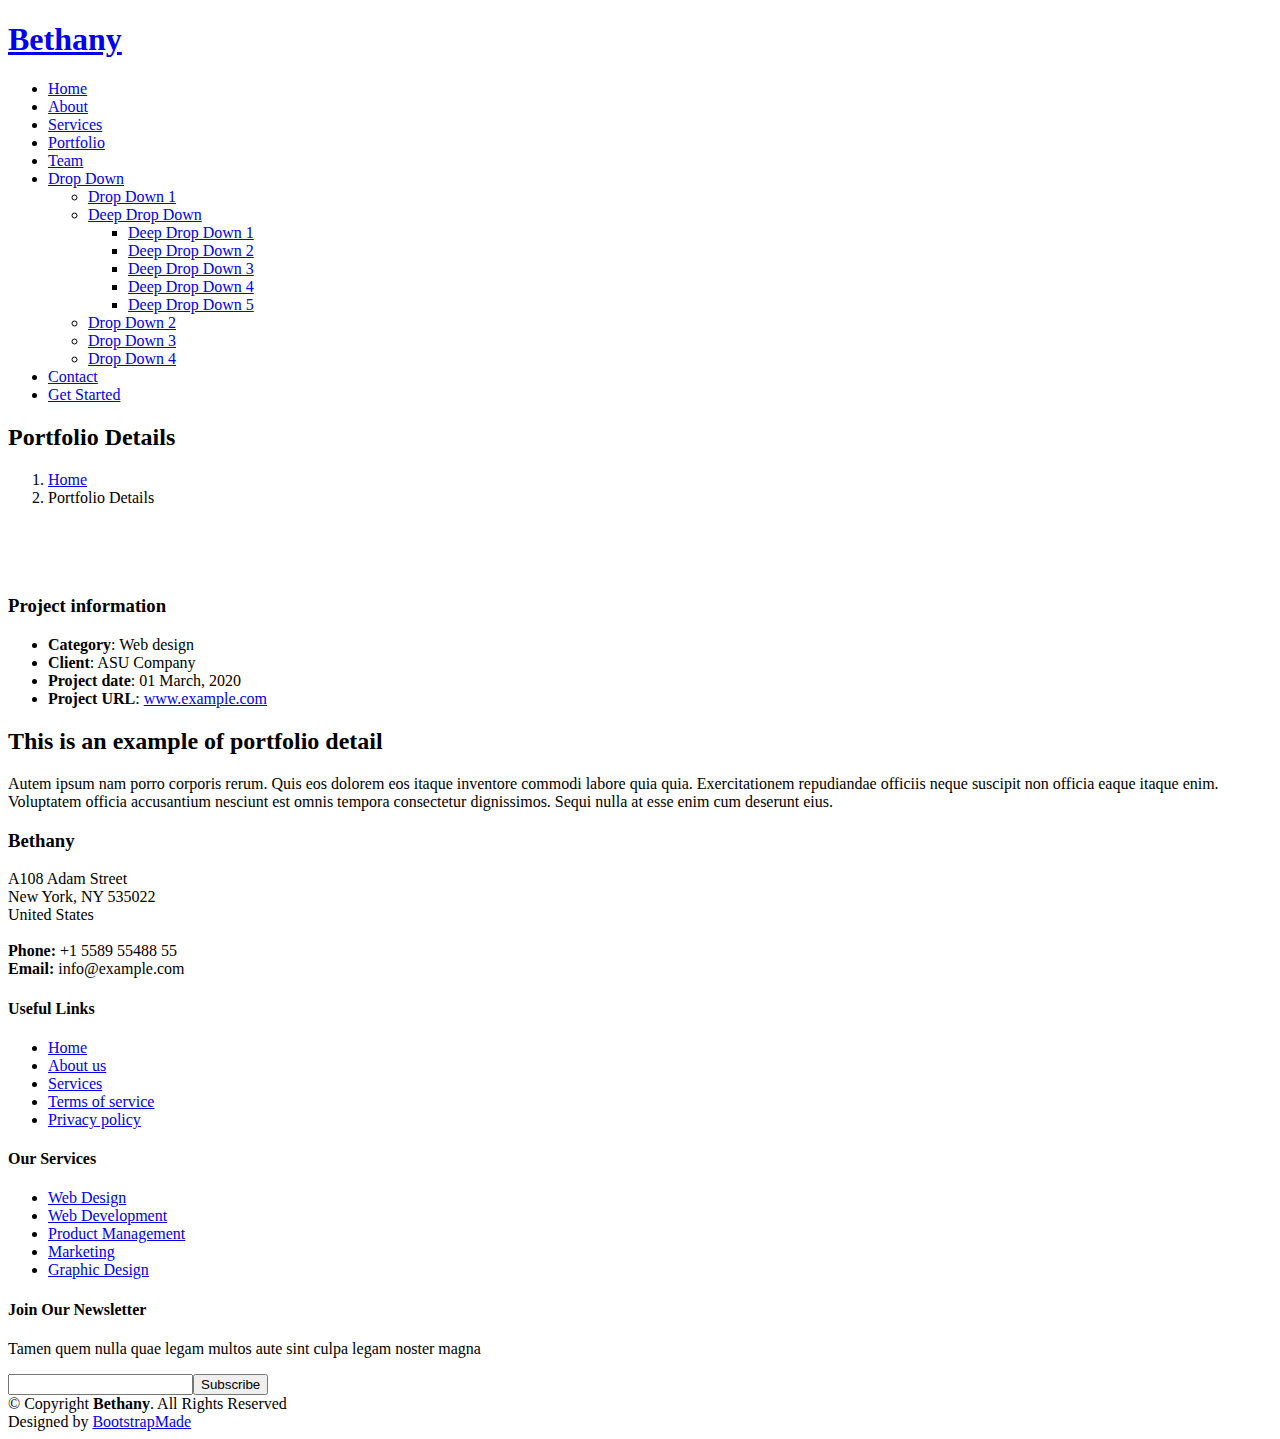
==== portfolio-details.html @ 22e19318 "Add files via upload" ====
<!DOCTYPE html>
<html lang="en">

<head>
  <meta charset="utf-8">
  <meta content="width=device-width, initial-scale=1.0" name="viewport">

  <title>Portfolio Details - Bethany Bootstrap Template</title>
  <meta content="" name="description">
  <meta content="" name="keywords">

  <!-- Favicons -->
  <link href="assets/img/favicon.png" rel="icon">
  <link href="assets/img/apple-touch-icon.png" rel="apple-touch-icon">

  <!-- Google Fonts -->
  <link href="https://fonts.googleapis.com/css?family=Open+Sans:300,300i,400,400i,600,600i,700,700i|Raleway:300,300i,400,400i,500,500i,600,600i,700,700i|Poppins:300,300i,400,400i,500,500i,600,600i,700,700i" rel="stylesheet">

  <!-- Vendor CSS Files -->
  <link href="assets/vendor/aos/aos.css" rel="stylesheet">
  <link href="assets/vendor/bootstrap/css/bootstrap.min.css" rel="stylesheet">
  <link href="assets/vendor/bootstrap-icons/bootstrap-icons.css" rel="stylesheet">
  <link href="assets/vendor/boxicons/css/boxicons.min.css" rel="stylesheet">
  <link href="assets/vendor/glightbox/css/glightbox.min.css" rel="stylesheet">
  <link href="assets/vendor/remixicon/remixicon.css" rel="stylesheet">
  <link href="assets/vendor/swiper/swiper-bundle.min.css" rel="stylesheet">

  <!-- Template Main CSS File -->
  <link href="assets/css/style.css" rel="stylesheet">

  <!-- =======================================================
  * Template Name: Bethany - v4.7.0
  * Template URL: https://bootstrapmade.com/bethany-free-onepage-bootstrap-theme/
  * Author: BootstrapMade.com
  * License: https://bootstrapmade.com/license/
  ======================================================== -->
</head>

<body>

  <!-- ======= Header ======= -->
  <header id="header" class="fixed-top d-flex align-items-center">
    <div class="container">
      <div class="header-container d-flex align-items-center justify-content-between">
        <div class="logo">
          <h1 class="text-light"><a href="index.html"><span>Bethany</span></a></h1>
          <!-- Uncomment below if you prefer to use an image logo -->
          <!-- <a href="index.html"><img src="assets/img/logo.png" alt="" class="img-fluid"></a>-->
        </div>

        <nav id="navbar" class="navbar">
          <ul>
            <li><a class="nav-link scrollto " href="#hero">Home</a></li>
            <li><a class="nav-link scrollto" href="#about">About</a></li>
            <li><a class="nav-link scrollto" href="#services">Services</a></li>
            <li><a class="nav-link scrollto " href="#portfolio">Portfolio</a></li>
            <li><a class="nav-link scrollto" href="#team">Team</a></li>
            <li class="dropdown"><a href="#"><span>Drop Down</span> <i class="bi bi-chevron-down"></i></a>
              <ul>
                <li><a href="#">Drop Down 1</a></li>
                <li class="dropdown"><a href="#"><span>Deep Drop Down</span> <i class="bi bi-chevron-right"></i></a>
                  <ul>
                    <li><a href="#">Deep Drop Down 1</a></li>
                    <li><a href="#">Deep Drop Down 2</a></li>
                    <li><a href="#">Deep Drop Down 3</a></li>
                    <li><a href="#">Deep Drop Down 4</a></li>
                    <li><a href="#">Deep Drop Down 5</a></li>
                  </ul>
                </li>
                <li><a href="#">Drop Down 2</a></li>
                <li><a href="#">Drop Down 3</a></li>
                <li><a href="#">Drop Down 4</a></li>
              </ul>
            </li>
            <li><a class="nav-link scrollto" href="#contact">Contact</a></li>
            <li><a class="getstarted scrollto" href="#about">Get Started</a></li>
          </ul>
          <i class="bi bi-list mobile-nav-toggle"></i>
        </nav><!-- .navbar -->

      </div><!-- End Header Container -->
    </div>
  </header><!-- End Header -->

  <main id="main">

    <!-- ======= Breadcrumbs ======= -->
    <section id="breadcrumbs" class="breadcrumbs">
      <div class="container">

        <div class="d-flex justify-content-between align-items-center">
          <h2>Portfolio Details</h2>
          <ol>
            <li><a href="index.html">Home</a></li>
            <li>Portfolio Details</li>
          </ol>
        </div>

      </div>
    </section><!-- End Breadcrumbs -->

    <!-- ======= Portfolio Details Section ======= -->
    <section id="portfolio-details" class="portfolio-details">
      <div class="container">

        <div class="row gy-4">

          <div class="col-lg-8">
            <div class="portfolio-details-slider swiper">
              <div class="swiper-wrapper align-items-center">

                <div class="swiper-slide">
                  <img src="assets/img/portfolio/portfolio-details-1.jpg" alt="">
                </div>

                <div class="swiper-slide">
                  <img src="assets/img/portfolio/portfolio-details-2.jpg" alt="">
                </div>

                <div class="swiper-slide">
                  <img src="assets/img/portfolio/portfolio-details-3.jpg" alt="">
                </div>

              </div>
              <div class="swiper-pagination"></div>
            </div>
          </div>

          <div class="col-lg-4">
            <div class="portfolio-info">
              <h3>Project information</h3>
              <ul>
                <li><strong>Category</strong>: Web design</li>
                <li><strong>Client</strong>: ASU Company</li>
                <li><strong>Project date</strong>: 01 March, 2020</li>
                <li><strong>Project URL</strong>: <a href="#">www.example.com</a></li>
              </ul>
            </div>
            <div class="portfolio-description">
              <h2>This is an example of portfolio detail</h2>
              <p>
                Autem ipsum nam porro corporis rerum. Quis eos dolorem eos itaque inventore commodi labore quia quia. Exercitationem repudiandae officiis neque suscipit non officia eaque itaque enim. Voluptatem officia accusantium nesciunt est omnis tempora consectetur dignissimos. Sequi nulla at esse enim cum deserunt eius.
              </p>
            </div>
          </div>

        </div>

      </div>
    </section><!-- End Portfolio Details Section -->

  </main><!-- End #main -->

  <!-- ======= Footer ======= -->
  <footer id="footer">

    <div class="footer-top">
      <div class="container">
        <div class="row">

          <div class="col-lg-3 col-md-6 footer-contact">
            <h3>Bethany</h3>
            <p>
              A108 Adam Street <br>
              New York, NY 535022<br>
              United States <br><br>
              <strong>Phone:</strong> +1 5589 55488 55<br>
              <strong>Email:</strong> info@example.com<br>
            </p>
          </div>

          <div class="col-lg-2 col-md-6 footer-links">
            <h4>Useful Links</h4>
            <ul>
              <li><i class="bx bx-chevron-right"></i> <a href="#">Home</a></li>
              <li><i class="bx bx-chevron-right"></i> <a href="#">About us</a></li>
              <li><i class="bx bx-chevron-right"></i> <a href="#">Services</a></li>
              <li><i class="bx bx-chevron-right"></i> <a href="#">Terms of service</a></li>
              <li><i class="bx bx-chevron-right"></i> <a href="#">Privacy policy</a></li>
            </ul>
          </div>

          <div class="col-lg-3 col-md-6 footer-links">
            <h4>Our Services</h4>
            <ul>
              <li><i class="bx bx-chevron-right"></i> <a href="#">Web Design</a></li>
              <li><i class="bx bx-chevron-right"></i> <a href="#">Web Development</a></li>
              <li><i class="bx bx-chevron-right"></i> <a href="#">Product Management</a></li>
              <li><i class="bx bx-chevron-right"></i> <a href="#">Marketing</a></li>
              <li><i class="bx bx-chevron-right"></i> <a href="#">Graphic Design</a></li>
            </ul>
          </div>

          <div class="col-lg-4 col-md-6 footer-newsletter">
            <h4>Join Our Newsletter</h4>
            <p>Tamen quem nulla quae legam multos aute sint culpa legam noster magna</p>
            <form action="" method="post">
              <input type="email" name="email"><input type="submit" value="Subscribe">
            </form>
          </div>

        </div>
      </div>
    </div>

    <div class="container d-md-flex py-4">

      <div class="me-md-auto text-center text-md-start">
        <div class="copyright">
          &copy; Copyright <strong><span>Bethany</span></strong>. All Rights Reserved
        </div>
        <div class="credits">
          <!-- All the links in the footer should remain intact. -->
          <!-- You can delete the links only if you purchased the pro version. -->
          <!-- Licensing information: https://bootstrapmade.com/license/ -->
          <!-- Purchase the pro version with working PHP/AJAX contact form: https://bootstrapmade.com/bethany-free-onepage-bootstrap-theme/ -->
          Designed by <a href="https://bootstrapmade.com/">BootstrapMade</a>
        </div>
      </div>
      <div class="social-links text-center text-md-right pt-3 pt-md-0">
        <a href="#" class="twitter"><i class="bx bxl-twitter"></i></a>
        <a href="#" class="facebook"><i class="bx bxl-facebook"></i></a>
        <a href="#" class="instagram"><i class="bx bxl-instagram"></i></a>
        <a href="#" class="google-plus"><i class="bx bxl-skype"></i></a>
        <a href="#" class="linkedin"><i class="bx bxl-linkedin"></i></a>
      </div>
    </div>
  </footer><!-- End Footer -->

  <a href="#" class="back-to-top d-flex align-items-center justify-content-center"><i class="bi bi-arrow-up-short"></i></a>

  <!-- Vendor JS Files -->
  <script src="assets/vendor/purecounter/purecounter.js"></script>
  <script src="assets/vendor/aos/aos.js"></script>
  <script src="assets/vendor/bootstrap/js/bootstrap.bundle.min.js"></script>
  <script src="assets/vendor/glightbox/js/glightbox.min.js"></script>
  <script src="assets/vendor/isotope-layout/isotope.pkgd.min.js"></script>
  <script src="assets/vendor/swiper/swiper-bundle.min.js"></script>
  <script src="assets/vendor/php-email-form/validate.js"></script>

  <!-- Template Main JS File -->
  <script src="assets/js/main.js"></script>

</body>

</html>
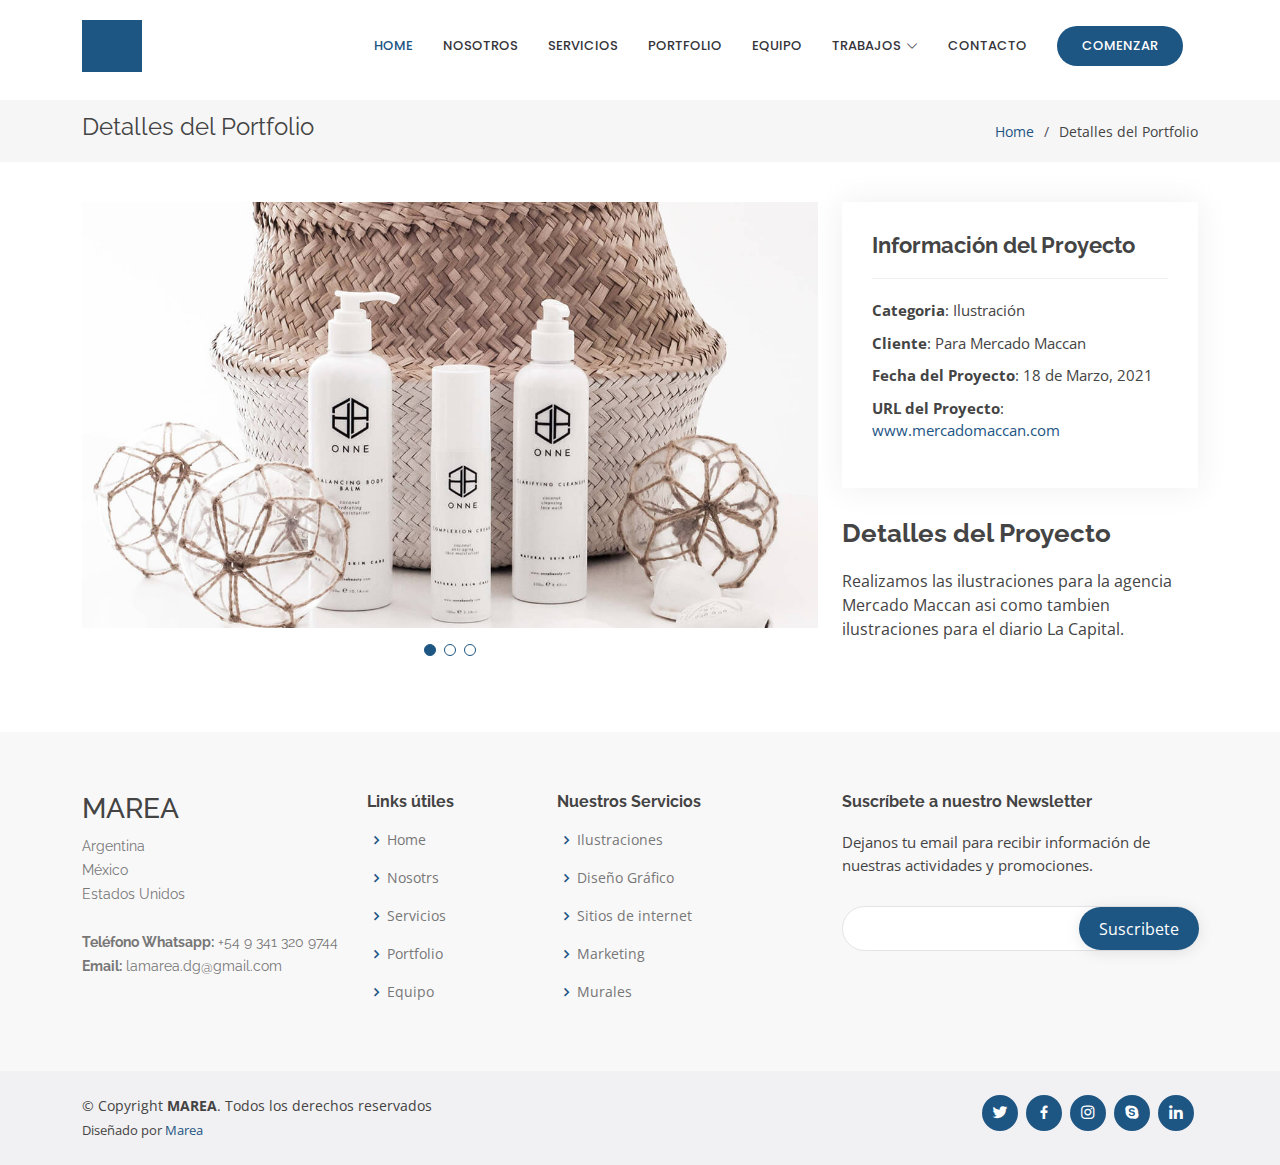
==== commit f0ea3359: "Add files via upload" ====
--- a/portfolio-details.html
+++ b/portfolio-details.html
@@ -5,18 +5,18 @@
   <meta charset="utf-8">
   <meta content="width=device-width, initial-scale=1.0" name="viewport">
 
-  <title>Portfolio Details - Bethany Bootstrap Template</title>
+  <title>MAREA - Index</title>
   <meta content="" name="description">
   <meta content="" name="keywords">
 
-  <!-- Favicons -->
-  <link href="assets/img/favicon.png" rel="icon">
+
+  <link href="assets/img/favicon.svg" rel="icon">
   <link href="assets/img/apple-touch-icon.png" rel="apple-touch-icon">
 
-  <!-- Google Fonts -->
+
   <link href="https://fonts.googleapis.com/css?family=Open+Sans:300,300i,400,400i,600,600i,700,700i|Raleway:300,300i,400,400i,500,500i,600,600i,700,700i|Poppins:300,300i,400,400i,500,500i,600,600i,700,700i" rel="stylesheet">
 
-  <!-- Vendor CSS Files -->
+ 
   <link href="assets/vendor/aos/aos.css" rel="stylesheet">
   <link href="assets/vendor/bootstrap/css/bootstrap.min.css" rel="stylesheet">
   <link href="assets/vendor/bootstrap-icons/bootstrap-icons.css" rel="stylesheet">
@@ -25,55 +25,50 @@
   <link href="assets/vendor/remixicon/remixicon.css" rel="stylesheet">
   <link href="assets/vendor/swiper/swiper-bundle.min.css" rel="stylesheet">
 
-  <!-- Template Main CSS File -->
+ 
   <link href="assets/css/style.css" rel="stylesheet">
 
-  <!-- =======================================================
-  * Template Name: Bethany - v4.7.0
-  * Template URL: https://bootstrapmade.com/bethany-free-onepage-bootstrap-theme/
-  * Author: BootstrapMade.com
-  * License: https://bootstrapmade.com/license/
-  ======================================================== -->
+ 
 </head>
 
 <body>
 
-  <!-- ======= Header ======= -->
+
+
   <header id="header" class="fixed-top d-flex align-items-center">
     <div class="container">
       <div class="header-container d-flex align-items-center justify-content-between">
         <div class="logo">
-          <h1 class="text-light"><a href="index.html"><span>Bethany</span></a></h1>
-          <!-- Uncomment below if you prefer to use an image logo -->
-          <!-- <a href="index.html"><img src="assets/img/logo.png" alt="" class="img-fluid"></a>-->
+        
+           <a href="index.html"><img src="assets/img/marealogo.png" alt="" class="img-fluid"></a>
         </div>
 
         <nav id="navbar" class="navbar">
           <ul>
-            <li><a class="nav-link scrollto " href="#hero">Home</a></li>
-            <li><a class="nav-link scrollto" href="#about">About</a></li>
-            <li><a class="nav-link scrollto" href="#services">Services</a></li>
+            <li><a class="nav-link scrollto active" href="#hero">Home</a></li>
+            <li><a class="nav-link scrollto" href="#about">Nosotros</a></li>
+            <li><a class="nav-link scrollto" href="#services">Servicios</a></li>
             <li><a class="nav-link scrollto " href="#portfolio">Portfolio</a></li>
-            <li><a class="nav-link scrollto" href="#team">Team</a></li>
-            <li class="dropdown"><a href="#"><span>Drop Down</span> <i class="bi bi-chevron-down"></i></a>
+            <li><a class="nav-link scrollto" href="#team">Equipo</a></li>
+            <li class="dropdown"><a href="#"><span>Trabajos</span> <i class="bi bi-chevron-down"></i></a>
               <ul>
-                <li><a href="#">Drop Down 1</a></li>
-                <li class="dropdown"><a href="#"><span>Deep Drop Down</span> <i class="bi bi-chevron-right"></i></a>
+                <li><a href="#">Trabajo 1</a></li>
+                <li class="dropdown"><a href="#"><span>Trabajos</span> <i class="bi bi-chevron-right"></i></a>
                   <ul>
-                    <li><a href="#">Deep Drop Down 1</a></li>
-                    <li><a href="#">Deep Drop Down 2</a></li>
-                    <li><a href="#">Deep Drop Down 3</a></li>
-                    <li><a href="#">Deep Drop Down 4</a></li>
-                    <li><a href="#">Deep Drop Down 5</a></li>
+                    <li><a href="#">Trabajo 1</a></li>
+                    <li><a href="#">Trabajo 2</a></li>
+                    <li><a href="#">Trabajo 3</a></li>
+                    <li><a href="#">Trabajo 4</a></li>
+                    <li><a href="#">Trabajo 5</a></li>
                   </ul>
                 </li>
-                <li><a href="#">Drop Down 2</a></li>
-                <li><a href="#">Drop Down 3</a></li>
-                <li><a href="#">Drop Down 4</a></li>
+                <li><a href="#">Trabajo 2</a></li>
+                <li><a href="#">Trabajo 3</a></li>
+                <li><a href="#">Trabajo 4</a></li>
               </ul>
             </li>
-            <li><a class="nav-link scrollto" href="#contact">Contact</a></li>
-            <li><a class="getstarted scrollto" href="#about">Get Started</a></li>
+            <li><a class="nav-link scrollto" href="#contact">Contacto</a></li>
+            <li><a class="getstarted scrollto" href="#about">Comenzar</a></li>
           </ul>
           <i class="bi bi-list mobile-nav-toggle"></i>
         </nav><!-- .navbar -->
@@ -84,22 +79,22 @@
 
   <main id="main">
 
-    <!-- ======= Breadcrumbs ======= -->
+    
     <section id="breadcrumbs" class="breadcrumbs">
       <div class="container">
 
         <div class="d-flex justify-content-between align-items-center">
-          <h2>Portfolio Details</h2>
+          <h2>Detalles del Portfolio</h2>
           <ol>
             <li><a href="index.html">Home</a></li>
-            <li>Portfolio Details</li>
+            <li>Detalles del Portfolio</li>
           </ol>
         </div>
 
       </div>
-    </section><!-- End Breadcrumbs -->
-
-    <!-- ======= Portfolio Details Section ======= -->
+    </section>
+
+    
     <section id="portfolio-details" class="portfolio-details">
       <div class="container">
 
@@ -128,18 +123,18 @@
 
           <div class="col-lg-4">
             <div class="portfolio-info">
-              <h3>Project information</h3>
+              <h3>Información del Proyecto</h3>
               <ul>
-                <li><strong>Category</strong>: Web design</li>
-                <li><strong>Client</strong>: ASU Company</li>
-                <li><strong>Project date</strong>: 01 March, 2020</li>
-                <li><strong>Project URL</strong>: <a href="#">www.example.com</a></li>
+                <li><strong>Categoria</strong>: Ilustración</li>
+                <li><strong>Cliente</strong>: Para Mercado Maccan</li>
+                <li><strong>Fecha del Proyecto</strong>: 18 de Marzo, 2021</li>
+                <li><strong>URL del Proyecto</strong>: <a href="#">www.mercadomaccan.com</a></li>
               </ul>
             </div>
             <div class="portfolio-description">
-              <h2>This is an example of portfolio detail</h2>
+              <h2>Detalles del Proyecto</h2>
               <p>
-                Autem ipsum nam porro corporis rerum. Quis eos dolorem eos itaque inventore commodi labore quia quia. Exercitationem repudiandae officiis neque suscipit non officia eaque itaque enim. Voluptatem officia accusantium nesciunt est omnis tempora consectetur dignissimos. Sequi nulla at esse enim cum deserunt eius.
+                Realizamos las ilustraciones para la agencia Mercado Maccan asi como tambien ilustraciones para el diario La Capital.
               </p>
             </div>
           </div>
@@ -151,81 +146,78 @@
 
   </main><!-- End #main -->
 
-  <!-- ======= Footer ======= -->
-  <footer id="footer">
-
-    <div class="footer-top">
-      <div class="container">
-        <div class="row">
-
-          <div class="col-lg-3 col-md-6 footer-contact">
-            <h3>Bethany</h3>
-            <p>
-              A108 Adam Street <br>
-              New York, NY 535022<br>
-              United States <br><br>
-              <strong>Phone:</strong> +1 5589 55488 55<br>
-              <strong>Email:</strong> info@example.com<br>
-            </p>
-          </div>
-
-          <div class="col-lg-2 col-md-6 footer-links">
-            <h4>Useful Links</h4>
-            <ul>
-              <li><i class="bx bx-chevron-right"></i> <a href="#">Home</a></li>
-              <li><i class="bx bx-chevron-right"></i> <a href="#">About us</a></li>
-              <li><i class="bx bx-chevron-right"></i> <a href="#">Services</a></li>
-              <li><i class="bx bx-chevron-right"></i> <a href="#">Terms of service</a></li>
-              <li><i class="bx bx-chevron-right"></i> <a href="#">Privacy policy</a></li>
-            </ul>
-          </div>
-
-          <div class="col-lg-3 col-md-6 footer-links">
-            <h4>Our Services</h4>
-            <ul>
-              <li><i class="bx bx-chevron-right"></i> <a href="#">Web Design</a></li>
-              <li><i class="bx bx-chevron-right"></i> <a href="#">Web Development</a></li>
-              <li><i class="bx bx-chevron-right"></i> <a href="#">Product Management</a></li>
-              <li><i class="bx bx-chevron-right"></i> <a href="#">Marketing</a></li>
-              <li><i class="bx bx-chevron-right"></i> <a href="#">Graphic Design</a></li>
-            </ul>
-          </div>
-
-          <div class="col-lg-4 col-md-6 footer-newsletter">
-            <h4>Join Our Newsletter</h4>
-            <p>Tamen quem nulla quae legam multos aute sint culpa legam noster magna</p>
-            <form action="" method="post">
-              <input type="email" name="email"><input type="submit" value="Subscribe">
-            </form>
-          </div>
-
-        </div>
-      </div>
-    </div>
-
-    <div class="container d-md-flex py-4">
-
-      <div class="me-md-auto text-center text-md-start">
-        <div class="copyright">
-          &copy; Copyright <strong><span>Bethany</span></strong>. All Rights Reserved
-        </div>
-        <div class="credits">
-          <!-- All the links in the footer should remain intact. -->
-          <!-- You can delete the links only if you purchased the pro version. -->
-          <!-- Licensing information: https://bootstrapmade.com/license/ -->
-          <!-- Purchase the pro version with working PHP/AJAX contact form: https://bootstrapmade.com/bethany-free-onepage-bootstrap-theme/ -->
-          Designed by <a href="https://bootstrapmade.com/">BootstrapMade</a>
-        </div>
-      </div>
-      <div class="social-links text-center text-md-right pt-3 pt-md-0">
-        <a href="#" class="twitter"><i class="bx bxl-twitter"></i></a>
-        <a href="#" class="facebook"><i class="bx bxl-facebook"></i></a>
-        <a href="#" class="instagram"><i class="bx bxl-instagram"></i></a>
-        <a href="#" class="google-plus"><i class="bx bxl-skype"></i></a>
-        <a href="#" class="linkedin"><i class="bx bxl-linkedin"></i></a>
-      </div>
-    </div>
-  </footer><!-- End Footer -->
+ <!-- ======= Footer ======= -->
+ <footer id="footer">
+
+  <div class="footer-top">
+    <div class="container">
+      <div class="row">
+
+        <div class="col-lg-3 col-md-6 footer-contact">
+          <h3>MAREA</h3>
+          <p>
+            Argentina <br>
+            México<br>
+            Estados Unidos <br><br>
+            <strong>Teléfono Whatsapp:</strong> +54 9 341 320 9744<br>
+            <strong>Email:</strong> lamarea.dg@gmail.com<br>
+          </p>
+        </div>
+
+        <div class="col-lg-2 col-md-6 footer-links">
+          <h4>Links útiles</h4>
+          <ul>
+            <li><i class="bx bx-chevron-right"></i> <a href="#">Home</a></li>
+            <li><i class="bx bx-chevron-right"></i> <a href="#">Nosotrs</a></li>
+            <li><i class="bx bx-chevron-right"></i> <a href="#">Servicios</a></li>
+            <li><i class="bx bx-chevron-right"></i> <a href="#">Portfolio</a></li>
+            <li><i class="bx bx-chevron-right"></i> <a href="#">Equipo</a></li>
+          </ul>
+        </div>
+
+        <div class="col-lg-3 col-md-6 footer-links">
+          <h4>Nuestros Servicios</h4>
+          <ul>
+            <li><i class="bx bx-chevron-right"></i> <a href="#">Ilustraciones</a></li>
+            <li><i class="bx bx-chevron-right"></i> <a href="#">Diseño Gráfico</a></li>
+            <li><i class="bx bx-chevron-right"></i> <a href="#">Sitios de internet</a></li>
+            <li><i class="bx bx-chevron-right"></i> <a href="#">Marketing</a></li>
+            <li><i class="bx bx-chevron-right"></i> <a href="#">Murales</a></li>
+          </ul>
+        </div>
+
+        <div class="col-lg-4 col-md-6 footer-newsletter">
+          <h4>Suscríbete a nuestro Newsletter</h4>
+          <p>Dejanos tu email para recibir información de nuestras actividades y promociones.</p>
+          <form action="" method="post">
+            <input type="email" name="email"><input type="submit" value="Suscribete">
+          </form>
+        </div>
+
+      </div>
+    </div>
+  </div>
+
+  <div class="container d-md-flex py-4">
+
+    <div class="me-md-auto text-center text-md-start">
+      <div class="copyright">
+        &copy; Copyright <strong><span>MAREA</span></strong>. Todos los derechos reservados
+      </div>
+      <div class="credits">
+       
+        Diseñado por <a href="">Marea</a>
+      </div>
+    </div>
+    <div class="social-links text-center text-md-right pt-3 pt-md-0">
+      <a href="#" class="twitter"><i class="bx bxl-twitter"></i></a>
+      <a href="#" class="facebook"><i class="bx bxl-facebook"></i></a>
+      <a href="#" class="instagram"><i class="bx bxl-instagram"></i></a>
+      <a href="#" class="google-plus"><i class="bx bxl-skype"></i></a>
+      <a href="#" class="linkedin"><i class="bx bxl-linkedin"></i></a>
+    </div>
+  </div>
+</footer><!-- End Footer -->
 
   <a href="#" class="back-to-top d-flex align-items-center justify-content-center"><i class="bi bi-arrow-up-short"></i></a>
 
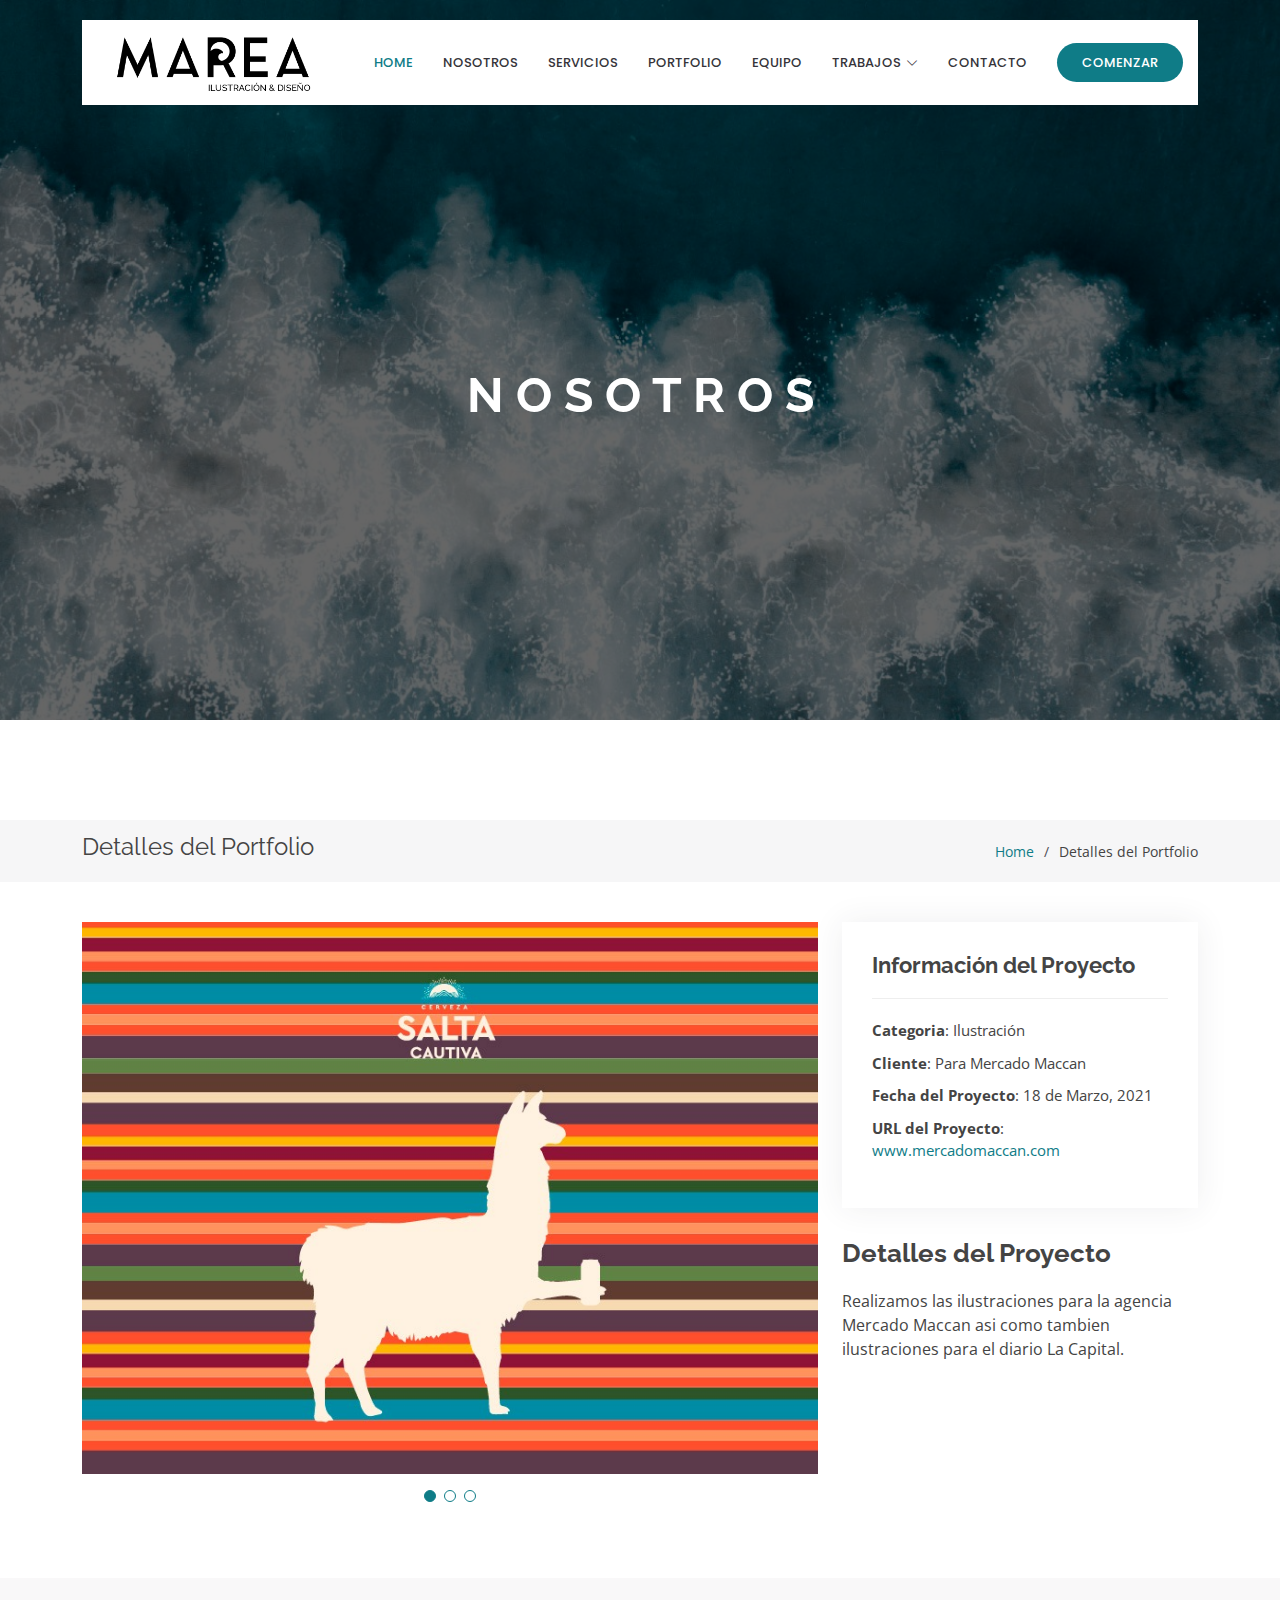
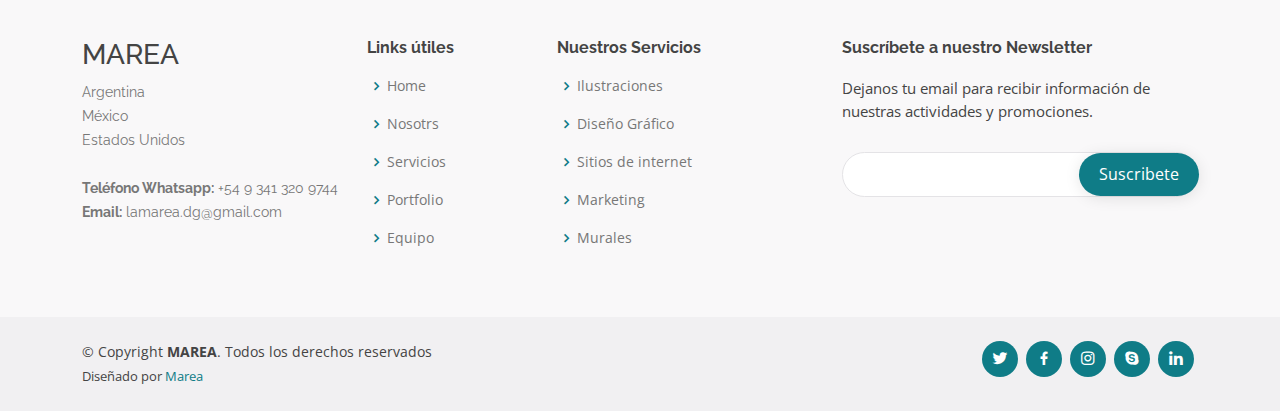
==== commit 33df70be: "Add files via upload" ====
--- a/portfolio-details.html
+++ b/portfolio-details.html
@@ -77,6 +77,13 @@
     </div>
   </header><!-- End Header -->
 
+  <section id="hero" class="d-flex align-items-center">
+    <div class="container text-center position-relative" data-aos="fade-in" data-aos-delay="200">
+      <h1>N O S O T R O S </h1>
+     
+    </div>
+  </section>
+
   <main id="main">
 
     
--- a/assets/css/style.css
+++ b/assets/css/style.css
@@ -5,12 +5,12 @@
 }
 
 a {
-  color: #1d5583;
+  color: #0f7c87;
   text-decoration: none;
 }
 
 a:hover {
-  color: #1d558395;
+  color: #0f7c87;
   text-decoration: none;
 }
 
@@ -19,7 +19,7 @@
 }
 
 /*--------------------------------------------------------------
-# Back to top button
+# boton para volver arriba
 --------------------------------------------------------------*/
 .back-to-top {
   position: fixed;
@@ -28,7 +28,7 @@
   right: 15px;
   bottom: 15px;
   z-index: 996;
-  background: #1d5583;
+  background: #0f7c87;
   width: 40px;
   height: 40px;
   border-radius: 50px;
@@ -48,9 +48,7 @@
   opacity: 1;
 }
 
-/*--------------------------------------------------------------
-# Disable AOS delay on mobile
---------------------------------------------------------------*/
+
 @media screen and (max-width: 768px) {
   [data-aos-delay] {
     transition-delay: 0 !important;
@@ -76,7 +74,7 @@
 #header .logo {
   overflow: hidden;
   padding: 16px 30px 12px 30px;
-  background: #1d5583;
+  background: #ffffff;
 }
 #header .logo h1 {
   font-size: 26px;
@@ -92,16 +90,16 @@
 #header .logo img {
   padding: 0;
   margin: 0;
-  max-height: 40px;
+  max-height: 100%;
 }
 @media (max-width: 992px) {
   #header {
     box-shadow: 0px 2px 15px rgba(0, 0, 0, 0.1);
     top: 0;
-    background: #1d5583;
+    background: #ffffff;
   }
   #header.header-scrolled, #header .header-container {
-    background: #1d5583;
+    background: #ffffff;
   }
   #header .logo {
     padding-left: 0;
@@ -111,12 +109,7 @@
   }
 }
 
-/*--------------------------------------------------------------
-# Navigation Menu
---------------------------------------------------------------*/
-/**
-* Desktop Navigation 
-*/
+
 .navbar {
   padding: 0;
 }
@@ -150,10 +143,10 @@
   margin-left: 5px;
 }
 .navbar a:hover, .navbar .active, .navbar .active:focus, .navbar li:hover > a {
-  color: #1d5583;
+  color: #0f7c87;
 }
 .navbar .getstarted, .navbar .getstarted:focus {
-  background: #1d5583;
+  background: #0f7c87;
   padding: 10px 25px;
   margin-left: 30px;
   margin-right: 15px;
@@ -162,7 +155,7 @@
 }
 .navbar .getstarted:hover, .navbar .getstarted:focus:hover {
   color: #fff;
-  background: #1d5583;
+  background: #0f7c87;
 }
 .navbar .dropdown ul {
   display: block;
@@ -217,11 +210,9 @@
   }
 }
 
-/**
-* Mobile Navigation 
-*/
+
 .mobile-nav-toggle {
-  color: #fff;
+  color: rgb(0, 0, 0);
   font-size: 28px;
   cursor: pointer;
   display: none;
@@ -272,7 +263,7 @@
   color: #36343a;
 }
 .navbar-mobile a:hover, .navbar-mobile .active, .navbar-mobile li:hover > a {
-  color: #1d5583;
+  color: #0f7c87;
 }
 .navbar-mobile .getstarted, .navbar-mobile .getstarted:focus {
   margin: 15px;
@@ -298,15 +289,15 @@
   font-size: 12px;
 }
 .navbar-mobile .dropdown ul a:hover, .navbar-mobile .dropdown ul .active:hover, .navbar-mobile .dropdown ul li:hover > a {
-  color: #1d5583;
+  color: #0f7c87;
 }
 .navbar-mobile .dropdown > .dropdown-active {
   display: block;
 }
 
-/*--------------------------------------------------------------
-# Hero Section
---------------------------------------------------------------*/
+/*--------------
+# nosotros
+--------------*/
 #hero {
   width: 100%;
   height: 80vh;
@@ -357,8 +348,8 @@
   color: #fff;
 }
 #hero .btn-get-started:hover {
-  background: #1d5583;
-  border: 2px solid #1d5583;
+  background: #0f7c87;
+  border: 2px solid #0f7c87;
 }
 @media (min-width: 1024px) {
   #hero {
@@ -379,7 +370,7 @@
 }
 
 /*--------------------------------------------------------------
-# Sections General
+# servicios
 --------------------------------------------------------------*/
 section {
   padding: 60px 0;
@@ -416,7 +407,7 @@
 }
 
 /*--------------------------------------------------------------
-# Clients
+# Clientes
 --------------------------------------------------------------*/
 .clients {
   background: #f6f6f7;
@@ -436,7 +427,7 @@
 }
 
 /*--------------------------------------------------------------
-# About
+# acerca
 --------------------------------------------------------------*/
 .about .content h2 {
   font-weight: 700;
@@ -463,17 +454,17 @@
   top: 7px;
   position: absolute;
   font-size: 20px;
-  color: #1d5583;
+  color: #0f7c87;
 }
 .about .content p:last-child {
   margin-bottom: 0;
 }
 
 /*--------------------------------------------------------------
-# Counts
+# Contador
 --------------------------------------------------------------*/
 .counts {
-  background: #1d5583;
+  background: #0f7c87;
   padding: 40px 0 20px 0;
   color: #fff;
 }
@@ -491,11 +482,11 @@
 }
 
 /*--------------------------------------------------------------
-# Why Us
+# Porque nosotros
 --------------------------------------------------------------*/
 .why-us .content {
   padding: 30px;
-  background: #1d5583;
+  background: #0f7c87;
   border-radius: 4px;
   color: #fff;
 }
@@ -519,7 +510,7 @@
   font-size: 14px;
 }
 .why-us .content .more-btn:hover {
-  color: #1d5583;
+  color: #0f7c87;
   background: #fff;
 }
 .why-us .icon-boxes .icon-box {
@@ -533,7 +524,7 @@
 }
 .why-us .icon-boxes .icon-box i {
   font-size: 40px;
-  color: #1d5583;
+  color: #0f7c87;
   margin-bottom: 30px;
 }
 .why-us .icon-boxes .icon-box h4 {
@@ -550,7 +541,7 @@
 }
 
 /*--------------------------------------------------------------
-# Cta
+# llamado a la accion
 --------------------------------------------------------------*/
 .cta {
   background: linear-gradient(rgba(2, 2, 2, 0.7), rgba(0, 0, 0, 0.7)), url("../img/cta-bg.jpg") fixed center center;
@@ -580,12 +571,12 @@
   color: #fff;
 }
 .cta .cta-btn:hover {
-  background: #1d5583;
-  border: 2px solid #1d5583;
-}
-
-/*--------------------------------------------------------------
-# Services
+  background: #0f7c87;
+  border: 2px solid #0f7c87;
+}
+
+/*--------------------------------------------------------------
+# servicios
 --------------------------------------------------------------*/
 .services .icon-box {
   text-align: center;
@@ -598,13 +589,13 @@
   width: 64px;
   height: 64px;
   border-radius: 50px;
-  border: 1px solid #1d5583;
+  border: 1px solid #0f7c87;
   display: flex;
   align-items: center;
   justify-content: center;
   margin-bottom: 20px;
   transition: ease-in-out 0.3s;
-  color: #009970;
+  color: #0f7c87;
 }
 .services .icon-box .icon i {
   font-size: 28px;
@@ -628,11 +619,11 @@
   box-shadow: 0px 0 25px 0 rgba(0, 0, 0, 0.1);
 }
 .services .icon-box:hover h4 a {
-  color: #1d5583;
+  color: #0f7c87;
 }
 .services .icon-box:hover .icon {
   color: #fff;
-  background: #1d5583;
+  background: #0f7c87;
 }
 
 /*--------------------------------------------------------------
@@ -663,7 +654,7 @@
 }
 .portfolio #portfolio-flters li:hover, .portfolio #portfolio-flters li.filter-active {
   color: #fff;
-  background: #1d5583;
+  background: #0f7c87;
 }
 .portfolio #portfolio-flters li:last-child {
   margin-right: 0;
@@ -730,7 +721,7 @@
   transition: 0.3s;
 }
 .portfolio .portfolio-wrap .portfolio-links a:hover {
-  color: #1d5583;
+  color:#0f7c87;
 }
 .portfolio .portfolio-wrap:hover::before {
   opacity: 1;
@@ -760,10 +751,10 @@
   height: 12px;
   background-color: #fff;
   opacity: 1;
-  border: 1px solid #1d5583;
+  border: 1px solid #0f7c87;
 }
 .portfolio-details .portfolio-details-slider .swiper-pagination .swiper-pagination-bullet-active {
-  background-color: #1d5583;
+  background-color: #0f7c87;
 }
 .portfolio-details .portfolio-info {
   padding: 30px;
@@ -797,7 +788,7 @@
 }
 
 /*--------------------------------------------------------------
-# Testimonials
+# Testimonios
 --------------------------------------------------------------*/
 .testimonials .testimonials-carousel, .testimonials .testimonials-slider {
   overflow: hidden;
@@ -829,7 +820,7 @@
   margin: 0;
 }
 .testimonials .testimonial-item .quote-icon-left, .testimonials .testimonial-item .quote-icon-right {
-  color: #00cc95;
+  color: #0f7c87;
   font-size: 26px;
 }
 .testimonials .testimonial-item .quote-icon-left {
@@ -856,14 +847,14 @@
   height: 12px;
   background-color: #fff;
   opacity: 1;
-  border: 1px solid #1d5583;
+  border: 1px solid #0f7c87;
 }
 .testimonials .swiper-pagination .swiper-pagination-bullet-active {
-  background-color: #1d5583;
-}
-
-/*--------------------------------------------------------------
-# Team
+  background-color:#0f7c87;
+}
+
+/*--------------------------------------------------------------
+# equipo
 --------------------------------------------------------------*/
 .team {
   background: #fff;
@@ -937,14 +928,14 @@
   margin: 0 2px;
 }
 .team .member .social a:hover {
-  background: #1d5583;
+  background:#0f7c87;
 }
 .team .member .social a + a {
   margin-left: 8px;
 }
 
 /*--------------------------------------------------------------
-# Contact
+# contacto
 --------------------------------------------------------------*/
 .contact .info {
   padding: 30px;
@@ -958,7 +949,7 @@
   float: left;
   width: 44px;
   height: 44px;
-  background: #1d5583;
+  background:#0f7c87;
   display: flex;
   justify-content: center;
   align-items: center;
@@ -1001,7 +992,7 @@
 .contact .php-email-form .sent-message {
   display: none;
   color: #fff;
-  background: #1d5583;
+  background:#0f7c87;
   text-align: center;
   padding: 15px;
   font-weight: 600;
@@ -1019,7 +1010,7 @@
   width: 24px;
   height: 24px;
   margin: 0 10px -6px 0;
-  border: 3px solid #1d5583;
+  border: 3px solid #0f7c87;
   border-top-color: #eee;
   -webkit-animation: animate-loading 1s linear infinite;
   animation: animate-loading 1s linear infinite;
@@ -1036,7 +1027,7 @@
   padding: 10px 12px;
 }
 .contact .php-email-form button[type=submit] {
-  background: #1d5583;
+  background: #0f7c87;
   border: 0;
   padding: 10px 30px;
   color: #fff;
@@ -1044,7 +1035,7 @@
   border-radius: 50px;
 }
 .contact .php-email-form button[type=submit]:hover {
-  background: #1d5583;
+  background:#0f7c87;
 }
 @-webkit-keyframes animate-loading {
   0% {
@@ -1151,7 +1142,7 @@
 }
 #footer .footer-top .footer-links ul i {
   padding-right: 2px;
-  color: #1d5583;
+  color:#0f7c87;
   font-size: 18px;
   line-height: 1;
 }
@@ -1171,7 +1162,7 @@
 }
 #footer .footer-top .footer-links ul a:hover {
   text-decoration: none;
-  color: #1d5583;
+  color:#0f7c87;
 }
 #footer .footer-newsletter {
   font-size: 15px;
@@ -1206,14 +1197,14 @@
   background: none;
   font-size: 16px;
   padding: 0 20px;
-  background: #1d5583;
+  background:#0f7c87;
   color: #fff;
   transition: 0.3s;
   border-radius: 50px;
   box-shadow: 0px 2px 15px rgba(0, 0, 0, 0.1);
 }
 #footer .footer-newsletter form input[type=submit]:hover {
-  background: #1d5583;
+  background:#0f7c87;
 }
 #footer .credits {
   padding-top: 5px;
@@ -1223,7 +1214,7 @@
 #footer .social-links a {
   font-size: 18px;
   display: inline-block;
-  background: #1d5583;
+  background:#0f7c87;
   color: #fff;
   line-height: 1;
   padding: 8px 0;
@@ -1235,7 +1226,7 @@
   transition: 0.3s;
 }
 #footer .social-links a:hover {
-  background: #1d5583;
+  background:#0f7c87;
   color: #fff;
   text-decoration: none;
 }